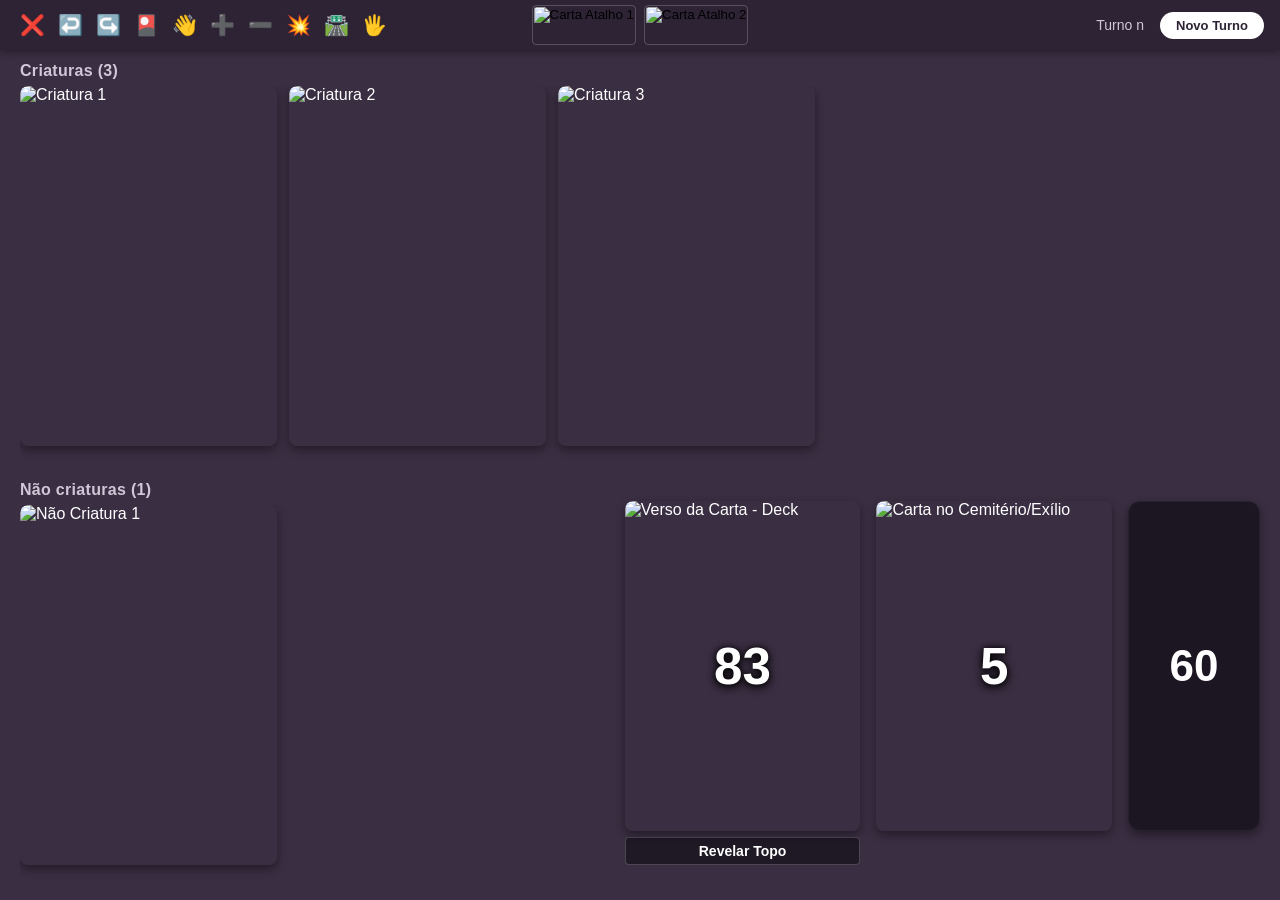
==== board.html @ 53b4ef98 "Add files via upload" ====
<!DOCTYPE html>
<html lang="pt-BR">
<head>
    <meta charset="UTF-8">
    <meta name="viewport" content="width=device-width, initial-scale=1.0">
    <title>Magic Board Layout</title>
    <link rel="stylesheet" href="board.css">
</head>
<body>

    <!-- Header Principal -->
    <header class="main-header">
        
        <!-- Seção Esquerda: Ações e Ferramentas -->
        <div class="header-section header-left">
            <button type="button" id="btn-close"        class="btn-icon" title="Voltar para a página inicial" aria-label="Voltar para a página inicial">❌</button>
            <button type="button" id="btn-undo"         class="btn-icon" title="Desfazer ação" aria-label="Desfazer ação">↩️</button>
            <button type="button" id="btn-redo"         class="btn-icon" title="Refazer ação" aria-label="Refazer ação">↪️</button>
            <button type="button" id="btn-draw"         class="btn-icon" title="Comprar uma carta" aria-label="Comprar uma carta">🎴</button>
            <!--            
            <button type="button" id="btn-bounce"       class="btn-icon" title="Devolver para a mão" aria-label="Devolver para a mão">👋</button>
            <button type="button" id="btn-add-counter"  class="btn-icon" title="Adicionar Marcador" aria-label="Adicionar Marcador">➕</button>
            <button type="button" id="btn-rem-counter"  class="btn-icon" title="Remover marcador" aria-label="Remover marcador">➖</button>            
            -->
            <input type="radio" id="btn-bounce" name="action-toggle" class="btn-toggle-input">
            <label for="btn-bounce" class="btn-icon btn-toggle" title="Devolver para a mão" aria-label="Devolver para a mão">👋</label>

            <input type="radio" id="btn-add-counter" name="action-toggle" class="btn-toggle-input">
            <label for="btn-add-counter" class="btn-icon btn-toggle" title="Adicionar Marcador" aria-label="Adicionar Marcador">➕</label>

            <input type="radio" id="btn-rem-counter" name="action-toggle" class="btn-toggle-input">
            <label for="btn-rem-counter" class="btn-icon btn-toggle" title="Remover marcador" aria-label="Remover marcador">➖</label>            
            
            <button type="button" id="btn-board-wipe"   class="btn-icon" title="Destruir todas as Criaturas" aria-label="Destruir todas as Criaturas">💥</button>
            <button type="button" id="btn-show-exile"   class="btn-icon" title="Ver o exílio" aria-label="Ver o exílio">🛣️</button>
            <button type="button" id="btn-show-hand"    class="btn-icon" title="Ver a mão" aria-label="Ver a mão">🖐️</button>
        </div>

        <!-- Seção Central: Cartas de Atalho/Visão Geral -->
        <div class="header-section header-center">
            <button type="button" class="header-card-btn">
                <img src="https://cards.scryfall.io/display/front/1/7/17f001ab-514b-49e7-a657-b2872ad7a1de.webp" alt="Carta Atalho 1">
            </button>
            <button type="button" class="header-card-btn">
                <img src="https://cards.scryfall.io/display/front/1/7/17f001ab-514b-49e7-a657-b2872ad7a1de.webp" alt="Carta Atalho 2">
            </button>
        </div>

        <!-- Seção Direita: Controles de Turno -->
        <div class="header-section header-right">
            <span class="turn-label">Turno n</span>
            <button type="button" class="btn-new-turn">Novo Turno</button>
        </div>

    </header>

    <!-- Conteúdo Principal do Tabuleiro -->
    <main class="board-container">

        <!-- Primeira Linha: Área de Criaturas -->
        <section class="board-row creatures-row">
            <span class="section-title">Criaturas (3)</span>
            <div class="cards-scroll-area">
                <div class="card-item">
                    <img src="https://cards.scryfall.io/display/front/1/7/17f001ab-514b-49e7-a657-b2872ad7a1de.webp" alt="Criatura 1">
                </div>
                <div class="card-item">
                    <img src="https://cards.scryfall.io/display/front/1/7/17f001ab-514b-49e7-a657-b2872ad7a1de.webp" alt="Criatura 2">
                </div>
                <div class="card-item">
                    <img src="https://cards.scryfall.io/display/front/1/7/17f001ab-514b-49e7-a657-b2872ad7a1de.webp" alt="Criatura 3">
                </div>
            </div>
        </section>

        <!-- Segunda Linha: Dividida em Duas Colunas Principal -->
        <section class="board-row split-row">
            
            <!-- Coluna 1: Não Criaturas -->
            <div class="column non-creatures-column">
                <span class="section-title">Não criaturas (1)</span>
                <div class="cards-scroll-area">
                    <div class="card-item">
                        <img src="https://cards.scryfall.io/display/front/8/f/8f8a75da-ea3c-43e7-9d32-1c92f8ec0fd2.webp" alt="Não Criatura 1">
                    </div>
                </div>
            </div>

            <!-- Coluna 2: Decks, Contadores e Cemitério/Exílio -->
            <div class="column deck-zone-column">
                
                <!-- Sub-coluna 1: Deck com Botão Reveal -->
                <div class="deck-slot">
                    <div class="card-with-overlay">
                        <img src="https://i.redd.it/d5nbdcb1pzhb1.jpg" alt="Verso da Carta - Deck">
                        <span class="overlay-text">83</span>
                    </div>
                    <button type="button" class="btn-reveal">Revelar Topo</button>
                </div>

                <!-- Sub-coluna 2: Carta com Contador -->
                <div class="deck-slot">
                    <div class="card-with-overlay">
                        <img src="https://cards.scryfall.io/grid/front/8/2/82e4675f-ebec-483f-a111-b505629760fd.webp" alt="Carta no Cemitério/Exílio">
                        <span class="overlay-text">5</span>
                    </div>
                </div>

                <!-- Sub-coluna 3: Slot Compacto de Contador -->
                <div class="deck-slot compact-slot">
                    <div class="counter-box">
                        <span class="counter-text">60</span>
                    </div>
                </div>

            </div>

        </section>

    </main>

    <script src="board.js"></script>
</body>
</html>
---- board.css ----
/* Reset básico */
* {
    margin: 0;
    padding: 0;
    box-sizing: border-box;
    font-family: -apple-system, BlinkMacSystemFont, "Segoe UI", Roboto, Helvetica, Arial, sans-serif;
}

:root {
    --bg-main: #3a2e42;          /* Roxo escuro de fundo principal */
    --bg-header: #2d2334;        /* Roxo mais escuro para o cabeçalho */
    --bg-card-slot: #1c1522;     /* Dark slot para o contador 60 */
    --text-primary: #ffffff;     /* Texto principal claro */
    --text-muted: #d0c8d8;       /* Texto secundário/títulos */
    --btn-hover: #4e3f59;        /* Hover para botões de ícone */
    --btn-bg-light: #ffffff;     /* Botão branco para 'Novo Turno' */
    --btn-text-dark: #2d2334;    /* Texto escuro para botão 'Novo Turno' */
    --btn-bg-dark: #1f1825;      /* Botão escuro para 'Revelar Topo' */
    
    /* Calcula a altura exata máxima das cartas com base na janela do navegador */
    --card-height: calc((100vh - 50px - 32px - 60px) / 2); 
    --card-width: calc(var(--card-height) * 0.714);          /* Mantém proporção padrão de carta Magic */
}

/* Trava a tela na altura exata da janela (sem rolagem vertical da página) */
html, body {
    height: 100vh;
    overflow: hidden;
    background-color: var(--bg-main);
    color: var(--text-primary);
}

body {
    display: flex;
    flex-direction: column;
}

/* ==========================================================================
   1. HEADER PRINCIPAL
   ========================================================================== */
.main-header {
    background-color: var(--bg-header);
    height: 50px;
    padding: 0 16px;
    display: flex;
    align-items: center;
    justify-content: space-between;
    box-shadow: 0 2px 8px rgba(0, 0, 0, 0.4);
    z-index: 100;
    flex-shrink: 0;
}

.header-section {
    display: flex;
    align-items: center;
    gap: 6px;
}

.header-left {
    flex: 1;
    justify-content: flex-start;
}

.btn-icon {
    background: transparent;
    border: none;
    color: var(--text-primary);
    width: 32px;
    height: 32px;
    border-radius: 4px;
    font-size: 20px;
    font-weight: 600;
    cursor: pointer;
    display: inline-flex;
    align-items: center;
    justify-content: center;
    transition: background-color 0.2s ease;
}

.btn-icon:hover {
    background-color: var(--btn-hover);
}

.header-center {
    justify-content: center;
    gap: 8px;
}

.header-card-btn {
    background: transparent;
    border: 1px solid rgba(255, 255, 255, 0.2);
    border-radius: 4px;
    padding: 1px;
    cursor: pointer;
    display: flex;
    align-items: center;
    justify-content: center;
    transition: transform 0.15s ease, border-color 0.15s ease;
}

.header-card-btn:hover {
    transform: scale(1.05);
    border-color: rgba(255, 255, 255, 0.6);
}

.header-card-btn img {
    height: 36px;
    width: auto;
    border-radius: 3px;
    display: block;
}

.header-right {
    flex: 1;
    justify-content: flex-end;
    gap: 16px;
}

.turn-label {
    font-size: 14px;
    font-weight: 500;
    color: var(--text-muted);
}

.btn-new-turn {
    background-color: var(--btn-bg-light);
    color: var(--btn-text-dark);
    border: none;
    padding: 6px 16px;
    border-radius: 16px;
    font-size: 13px;
    font-weight: 700;
    cursor: pointer;
    transition: opacity 0.2s ease;
}

.btn-new-turn:hover {
    opacity: 0.9;
}

/* ==========================================================================
   2. CONTEÚDO PRINCIPAL (TABULEIRO)
   ========================================================================== */
.board-container {
    flex: 1;
    padding: 12px 20px;
    display: flex;
    flex-direction: column;
    justify-content: space-between;
    gap: 12px;
    height: calc(100vh - 50px);
    overflow: hidden;
}

.board-row {
    display: flex;
    flex-direction: column;
    flex: 1;
    min-height: 0;
}

.section-title {
    font-size: 16px;
    font-weight: 600;
    color: var(--text-muted);
    margin-bottom: 6px;
    letter-spacing: 0.3px;
    flex-shrink: 0;
}

/* Áreas de Rolagem Horizontal das Cartas */
.cards-scroll-area {
    display: flex;
    flex-direction: row;
    gap: 12px;
    overflow-x: auto;
    overflow-y: hidden;
    align-items: flex-start;
    flex: 1;
    min-height: 0;
    padding-bottom: 6px;
}

.cards-scroll-area::-webkit-scrollbar {
    height: 5px;
}

.cards-scroll-area::-webkit-scrollbar-track {
    background: rgba(0, 0, 0, 0.15);
    border-radius: 3px;
}

.cards-scroll-area::-webkit-scrollbar-thumb {
    background: rgba(255, 255, 255, 0.25);
    border-radius: 3px;
}

.card-item {
    flex-shrink: 0;
    height: min(var(--card-height), 360px);
    width: auto;
    aspect-ratio: 0.714;
    border-radius: 8px;
    overflow: hidden;
    box-shadow: 0 4px 10px rgba(0, 0, 0, 0.4);
    transition: transform 0.2s ease;
}

.card-item:hover {
    transform: translateY(-4px);
}

.card-item img {
    width: 100%;
    height: 100%;
    object-fit: cover;
    display: block;
    border-radius: 8px;
}

/* ==========================================================================
   3. SEGUNDA LINHA (DIVIDIDA EM DUAS COLUNAS)
   ========================================================================== */
.split-row {
    display: flex;
    flex-direction: row;
    justify-content: space-between;
    gap: 24px;
    align-items: flex-start;
    flex: 1;
    min-height: 0;
}

.non-creatures-column {
    flex: 1;
    display: flex;
    flex-direction: column;
    height: 100%;
    min-height: 0;
}

/* Coluna Direita (Zonas de Deck / Exílio / Contadores) */
.deck-zone-column {
    display: flex;
    flex-direction: row;
    align-items: flex-start;
    justify-content: flex-end;
    gap: 16px;
    padding-top: 20px;
    height: 100%;
}

.deck-slot {
    display: flex;
    flex-direction: column;
    align-items: center;
    gap: 6px;
    height: 100%;
}

.card-with-overlay {
    position: relative;
    height: min(calc(var(--card-height) - 30px), 330px);
    aspect-ratio: 0.714;
    border-radius: 8px;
    overflow: hidden;
    box-shadow: 0 4px 10px rgba(0, 0, 0, 0.4);
    display: flex;
    justify-content: center;
    align-items: center;
}

.card-with-overlay img {
    width: 100%;
    height: 100%;
    object-fit: cover;
    display: block;
    border-radius: 8px;
}

.overlay-text {
    position: absolute;
    font-size: min(4vw, 52px);
    font-weight: 800;
    color: #ffffff;
    text-shadow: 0 3px 10px rgba(0, 0, 0, 0.9), 0 0 6px rgba(0, 0, 0, 0.9);
    pointer-events: none;
    user-select: none;
}

/* Botão "Revelar Topo" */
.btn-reveal {
    background-color: var(--btn-bg-dark);
    color: var(--text-primary);
    border: 1px solid rgba(255, 255, 255, 0.2);
    width: 100%;
    padding: 5px 0;
    border-radius: 4px;
    font-size: 14px;
    font-weight: 600;
    cursor: pointer;
    text-align: center;
    transition: background-color 0.2s ease;
    flex-shrink: 0;
}

.btn-reveal:hover {
    background-color: var(--btn-hover);
}

/* Slot Compacto (Última Coluna - Contador 60) */
.compact-slot {
    width: auto;
}

.counter-box {
    height: min(calc(var(--card-height) - 30px), 330px);
    aspect-ratio: 0.4;
    background-color: var(--bg-card-slot);
    border-radius: 12px;
    display: flex;
    align-items: center;
    justify-content: center;
    box-shadow: 0 4px 10px rgba(0, 0, 0, 0.4);
    border: 1px solid rgba(255, 255, 255, 0.05);
    padding: 0 16px;
}

.counter-text {
    font-size: min(3.5vw, 44px);
    font-weight: 800;
    color: var(--text-primary);
}

/* Botões que na verdade são checkboxes */
/* Esconde o elemento do checkbox real */
.btn-toggle-input {
    display: none;
}

/* Garante a aparência idêntica ao botão original no estado normal */
.btn-toggle {
    user-select: none;
    transition: background-color 0.15s ease, transform 0.1s ease, box-shadow 0.15s ease;
    cursor: pointer;
}

/* Estilo do botão SELECIONADO (pressionado/down) */
.btn-toggle-input:checked + .btn-toggle {
    background-color: #614675;                  /* Roxo mais claro e destacado */
    color: #ffffff;
    box-shadow: inset 0 2px 4px rgba(0,0,0,0.6);  /* Efeito de profundidade/pressionado */
    transform: translateY(1px);                  /* Leve afundamento visual */
    border: 1px solid rgba(255, 255, 255, 0.3);
}
/* FIM: Botões que na verdade são checkboxes */
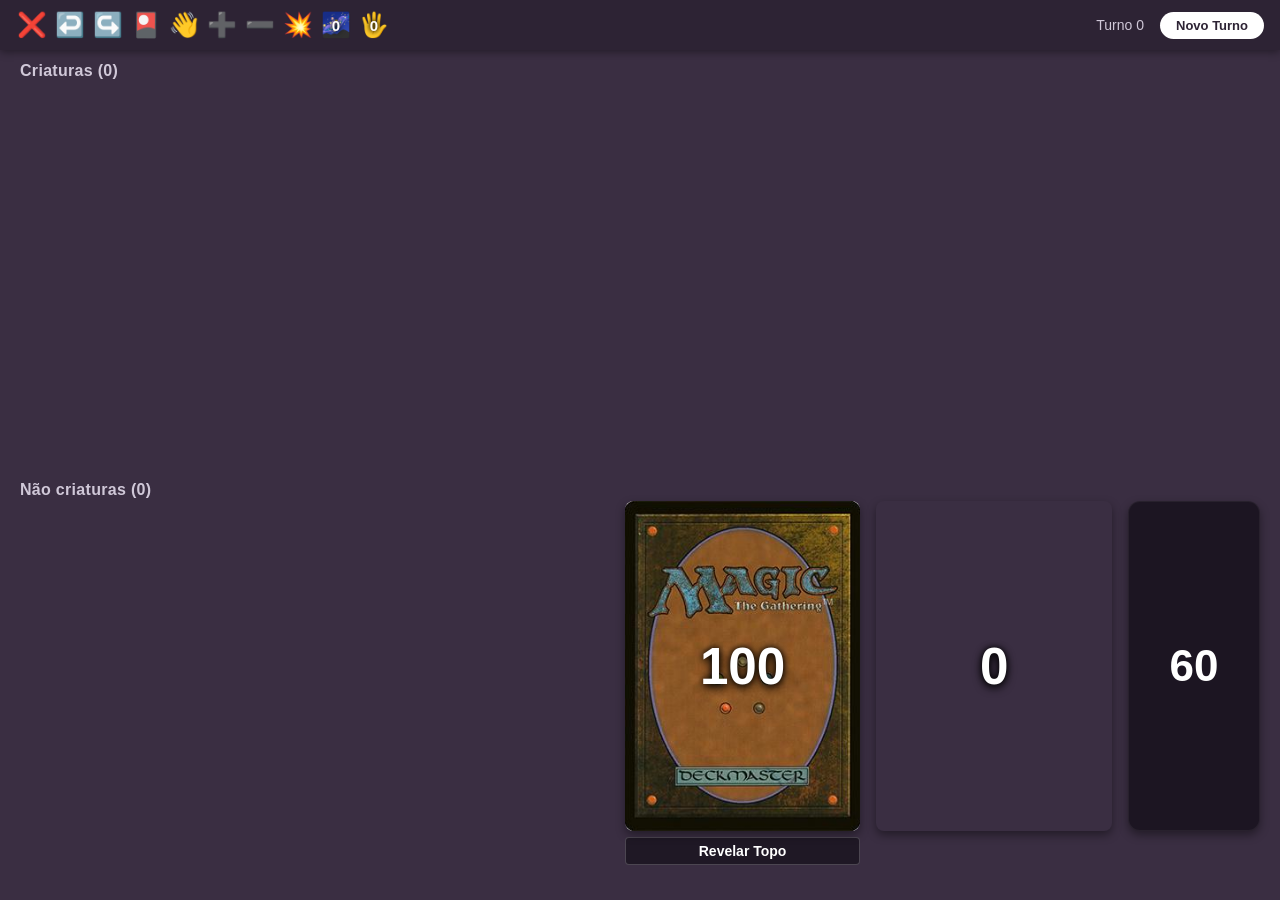
==== commit 32d39304: "Add files via upload" ====
--- a/board.html
+++ b/board.html
@@ -32,24 +32,36 @@
             <label for="btn-rem-counter" class="btn-icon btn-toggle" title="Remover marcador" aria-label="Remover marcador">➖</label>            
             
             <button type="button" id="btn-board-wipe"   class="btn-icon" title="Destruir todas as Criaturas" aria-label="Destruir todas as Criaturas">💥</button>
-            <button type="button" id="btn-show-exile"   class="btn-icon" title="Ver o exílio" aria-label="Ver o exílio">🛣️</button>
-            <button type="button" id="btn-show-hand"    class="btn-icon" title="Ver a mão" aria-label="Ver a mão">🖐️</button>
+            
+            <button type="button" id="btn-show-exile"   class="deck-slot" style="position: relative;" title="Ver o exílio" aria-label="Ver o exílio">
+                <span class="btn-icon">🌌</span>
+                <span class="overlay-text-btns" id="lbl-total-exilio">0</span>                
+            </button> <!--🛣️-->
+            <button type="button" id="btn-show-hand"    class="deck-slot" style="position: relative;" title="Ver a mão" aria-label="Ver a mão">
+                <span class="btn-icon">🖐️</span>
+                <span class="overlay-text-btns" id="lbl-total-mao">0</span>                
+            </button>
         </div>
 
-        <!-- Seção Central: Cartas de Atalho/Visão Geral -->
-        <div class="header-section header-center">
+        <!-- Seção Central: Criar Fichas -->
+        <!-- 
+        <div class="header-section header-center">            
             <button type="button" class="header-card-btn">
                 <img src="https://cards.scryfall.io/display/front/1/7/17f001ab-514b-49e7-a657-b2872ad7a1de.webp" alt="Carta Atalho 1">
             </button>
             <button type="button" class="header-card-btn">
                 <img src="https://cards.scryfall.io/display/front/1/7/17f001ab-514b-49e7-a657-b2872ad7a1de.webp" alt="Carta Atalho 2">
-            </button>
+            </button>            
         </div>
+        -->
+        <div class="header-section header-center" id="container-fichas">
+            <!-- Os botões das fichas serão inseridos dinamicamente aqui -->
+        </div>        
 
         <!-- Seção Direita: Controles de Turno -->
         <div class="header-section header-right">
-            <span class="turn-label">Turno n</span>
-            <button type="button" class="btn-new-turn">Novo Turno</button>
+            <span class="turn-label">Turno 0</span>
+            <button type="button" id="btn-new-turn" class="btn-new-turn">Novo Turno</button>
         </div>
 
     </header>
@@ -59,8 +71,9 @@
 
         <!-- Primeira Linha: Área de Criaturas -->
         <section class="board-row creatures-row">
-            <span class="section-title">Criaturas (3)</span>
+            <span class="section-title">Criaturas (0)</span>
             <div class="cards-scroll-area">
+                <!-- 
                 <div class="card-item">
                     <img src="https://cards.scryfall.io/display/front/1/7/17f001ab-514b-49e7-a657-b2872ad7a1de.webp" alt="Criatura 1">
                 </div>
@@ -70,6 +83,7 @@
                 <div class="card-item">
                     <img src="https://cards.scryfall.io/display/front/1/7/17f001ab-514b-49e7-a657-b2872ad7a1de.webp" alt="Criatura 3">
                 </div>
+                -->
             </div>
         </section>
 
@@ -78,11 +92,13 @@
             
             <!-- Coluna 1: Não Criaturas -->
             <div class="column non-creatures-column">
-                <span class="section-title">Não criaturas (1)</span>
+                <span class="section-title">Não criaturas (0)</span>
                 <div class="cards-scroll-area">
+                    <!-- 
                     <div class="card-item">
                         <img src="https://cards.scryfall.io/display/front/8/f/8f8a75da-ea3c-43e7-9d32-1c92f8ec0fd2.webp" alt="Não Criatura 1">
                     </div>
+                    -->
                 </div>
             </div>
 
@@ -92,24 +108,33 @@
                 <!-- Sub-coluna 1: Deck com Botão Reveal -->
                 <div class="deck-slot">
                     <div class="card-with-overlay">
-                        <img src="https://i.redd.it/d5nbdcb1pzhb1.jpg" alt="Verso da Carta - Deck">
-                        <span class="overlay-text">83</span>
+                        <!-- <img src="https://i.redd.it/d5nbdcb1pzhb1.jpg" alt="Verso da Carta - Deck"> -->
+                        <img id="img-deck" src="./imgs/verso.jpg" alt="Verso da Carta - Deck">
+                        <span class="overlay-text" id="current-deck-size">100</span>
                     </div>
                     <button type="button" class="btn-reveal">Revelar Topo</button>
                 </div>
 
                 <!-- Sub-coluna 2: Carta com Contador -->
+                <!--
                 <div class="deck-slot">
                     <div class="card-with-overlay">
                         <img src="https://cards.scryfall.io/grid/front/8/2/82e4675f-ebec-483f-a111-b505629760fd.webp" alt="Carta no Cemitério/Exílio">
                         <span class="overlay-text">5</span>
                     </div>
                 </div>
+                -->
+                <div class="deck-slot">
+                    <div class="card-with-overlay" id="container-cemiterio" style="cursor: pointer;">
+                        <img id="img-cemiterio" src="" alt="Carta no Cemitério">
+                        <span class="overlay-text" id="lbl-total-cemiterio">0</span>
+                    </div>
+                </div>                
 
                 <!-- Sub-coluna 3: Slot Compacto de Contador -->
                 <div class="deck-slot compact-slot">
-                    <div class="counter-box">
-                        <span class="counter-text">60</span>
+                    <div class="counter-box" id="box-pontos-vida" style="position: relative; cursor: pointer;">
+                        <span class="counter-text" id="lbl-pontos-vida">60</span>
                     </div>
                 </div>
 
--- a/board.css
+++ b/board.css
@@ -353,4 +353,293 @@
     transform: translateY(1px);                  /* Leve afundamento visual */
     border: 1px solid rgba(255, 255, 255, 0.3);
 }
-/* FIM: Botões que na verdade são checkboxes */+/* FIM: Botões que na verdade são checkboxes */
+
+
+
+/* Animação de esvanecimento e leve subida da ficha */
+@keyframes triturarFichaFade {
+    0% {
+        opacity: 1;
+        transform: scale(1);
+    }
+    100% {
+        opacity: 0;
+        transform: scale(0.85) translateY(-10px);
+    }
+}
+
+.ficha-fade-out {
+    animation: triturarFichaFade 1.4s ease-out forwards;
+    pointer-events: none; /* Impede que a animação bloqueie cliques */
+}
+
+
+
+
+
+
+/*
+formatar a sobreposição dos contadores e textos nas cartas do campo
+*/
+/* Container base da carta agrupada no campo */
+.card-field-item {
+    position: relative;
+    display: inline-block;
+    width: 100px;  /* Ajuste a largura conforme o seu layout */
+    height: 140px; /* Ajuste a altura conforme o seu layout */
+    margin: 4px;
+    border-radius: 6px;
+    overflow: hidden;
+    box-shadow: 0 2px 6px rgba(0, 0, 0, 0.5);
+}
+
+.card-field-item img {
+    width: 100%;
+    height: 100%;
+    object-fit: cover;
+}
+
+/* Camada de sobreposição centralizada */
+.card-overlay-info {
+    position: absolute;
+    top: 0;
+    left: 0;
+    width: 100%;
+    height: 100%;
+    display: flex;
+    flex-direction: column;
+    justify-content: center;
+    align-items: center;
+    /*background: rgba(0, 0, 0, 0.35);*/ /* Leve escurecimento para dar leitura às métricas */
+    background: transparent; /* Remove o escurecimento e deixa o fundo 100% nítido */
+    pointer-events: none;
+}
+
+/* Texto 'Defensor' */
+.lbl-defensor {
+    font-size: 22px;
+    font-weight: bold;
+    /*color: #ffda6a;*/
+    color: #ffffff;
+    text-shadow: 1px 1px 3px rgba(0, 0, 0, 0.9);
+    text-transform: uppercase;
+    letter-spacing: 0.5px;
+    margin-bottom: 2px;
+}
+
+/* Quantidade de cópias idênticas (n) */
+.lbl-copias-count {
+    font-size: 56px;
+    font-weight: 800;
+    color: #ffffff;
+    text-shadow: 0 2px 4px rgba(0, 0, 0, 0.9);
+    line-height: 1;
+}
+
+/* Círculo cinza de 'Contadores' */
+.circle-contadores {
+    margin-top: 4px;
+    width: 42px;
+    height: 42px;
+    min-width: 42px;
+    min-height: 42px;
+    background-color: #5a5a6e;
+    border: 1px solid #a0a0b5;
+    border-radius: 50%;
+    
+    /* Zera qualquer herança que empurre o texto */
+    padding: 0 !important;
+    line-height: 0 !important;
+    box-sizing: border-box;
+    
+    /* Centralização em Flexbox */
+    display: flex !important;
+    justify-content: center !important;
+    align-items: center !important;
+    
+    color: #ffffff;
+    font-size: 28px; /* Reduzido levemente de 32px para 28px para caber com folga */
+    font-weight: bold;
+    box-shadow: 0 2px 4px rgba(0, 0, 0, 0.6);
+    
+    position: relative; /* Para alinhamento de precisão */
+    overflow: hidden;
+}
+
+/* Span interno para travar a renderização do número */
+.circle-contadores span {
+    display: block;
+    line-height: 1 !important;
+    margin: 0 !important;
+    padding: 0 !important;
+    transform: translateY(-1px); /* Ajuste fino de 1px para centralizar a fonte verticalmente */
+}
+/*
+FIM: formatar a sobreposição dos contadores e textos nas cartas do campo
+*/
+
+
+
+/* Modal de Resolução da Pilha */
+/* Modal de Resolução da Pilha (Cartas em Tamanho Máximo) */
+.modal-pilha-overlay {
+    position: fixed;
+    top: 0;
+    left: 0;
+    width: 100vw;
+    height: 100vh;
+    background-color: rgba(10, 6, 18, 0.95);
+    backdrop-filter: blur(8px);
+    display: flex;
+    justify-content: center;
+    align-items: center;
+    z-index: 1000000;
+    padding: 8px;
+    box-sizing: border-box;
+}
+
+.modal-pilha-content {
+    position: relative;
+    width: 99vw;
+    height: 98vh; /* Ocupa o limite da tela */
+    background-color: #161122;
+    border: 2px solid #8a4fd6;
+    border-radius: 12px;
+    padding: 12px 16px 16px 16px;
+    box-shadow: 0 10px 50px rgba(0, 0, 0, 0.95);
+    display: flex;
+    flex-direction: column;
+    box-sizing: border-box;
+}
+
+.modal-pilha-close {
+    position: absolute;
+    top: 8px;
+    right: 18px;
+    color: #cbb4e6;
+    font-size: 38px;
+    font-weight: bold;
+    cursor: pointer;
+    line-height: 1;
+    z-index: 10;
+    transition: transform 0.15s, color 0.15s;
+}
+
+.modal-pilha-close:hover {
+    color: #ffffff;
+    transform: scale(1.2);
+}
+
+.modal-pilha-title {
+    color: #ffffff;
+    font-size: 24px;
+    font-weight: bold;
+    margin-bottom: 8px;
+    text-align: center;
+    flex-shrink: 0;
+}
+
+/* Fila Horizontal Extra Larga */
+.container-pilha-cartas {
+    display: flex;
+    flex-direction: row;
+    flex-wrap: nowrap;
+    gap: 32px; /* Maior espaçamento entre cartas gigantes */
+    align-items: center;
+    justify-content: flex-start;
+    overflow-x: auto;
+    overflow-y: hidden;
+    flex-grow: 1;
+    padding: 10px 24px 16px 24px;
+    scrollbar-width: auto;
+    scrollbar-color: #8a4fd6 #0d0a14;
+}
+
+/* Estilização da Scrollbar para Navegadores Chromium/Webkit */
+.container-pilha-cartas::-webkit-scrollbar {
+    height: 12px;
+}
+
+.container-pilha-cartas::-webkit-scrollbar-track {
+    background: #0d0a14;
+    border-radius: 6px;
+}
+
+.container-pilha-cartas::-webkit-scrollbar-thumb {
+    background: #8a4fd6;
+    border-radius: 6px;
+}
+
+/* Item da Carta - Escala Máxima */
+.card-pilha-item {
+    display: flex;
+    flex-direction: column;
+    align-items: center;
+    gap: 10px;
+    flex-shrink: 0;
+}
+
+.tag-origem {
+    background-color: #3b235d;
+    color: #e2d5f3;
+    font-size: 15px;
+    font-weight: bold;
+    padding: 6px 20px;
+    border-radius: 14px;
+    border: 1px solid #9a5ee6;
+    text-transform: uppercase;
+    letter-spacing: 1px;
+    box-shadow: 0 4px 10px rgba(0, 0, 0, 0.6);
+    flex-shrink: 0;
+}
+
+/* Dimensão Máxima da Imagem da Carta */
+.card-pilha-item img {
+    width: 400px;  /* Largura em resolução máxima */
+    height: 560px; /* Altura proporcional ao formato padrão de MTG */
+    object-fit: cover;
+    border-radius: 16px;
+    box-shadow: 0 10px 30px rgba(0, 0, 0, 0.9);
+    transition: transform 0.2s ease, box-shadow 0.2s ease;
+}
+
+.card-pilha-item img:hover {
+    transform: translateY(-8px);
+    box-shadow: 0 14px 36px rgba(138, 79, 214, 0.45);
+}
+/* FIM: Modal de Resolução da Pilha */
+
+/* Botoes de ver o exilio e ver a mao*/
+#btn-show-exile,
+#btn-show-hand {
+    background: transparent !important;
+    border: none !important;
+    outline: none !important;
+    padding: 0;
+    cursor: pointer;
+    position: relative;
+    display: inline-flex;
+    align-items: center;
+    justify-content: center;
+}
+
+/* Ajuste dos ícones e número sobreposto */
+.btn-icon {
+    font-size: 24px;
+    line-height: 1;
+}
+
+.overlay-text-btns {
+    position: absolute;
+    top: 50%;
+    left: 50%;
+    transform: translate(-50%, -50%);
+    font-size: 15px;
+    font-weight: 800;
+    color: #ffffff;
+    text-shadow: 0px 0px 4px #000000, 0px 0px 6px #000000;
+    pointer-events: none;
+}
+
+/* Fim: Botoes de ver o exilio e ver a mao*/
